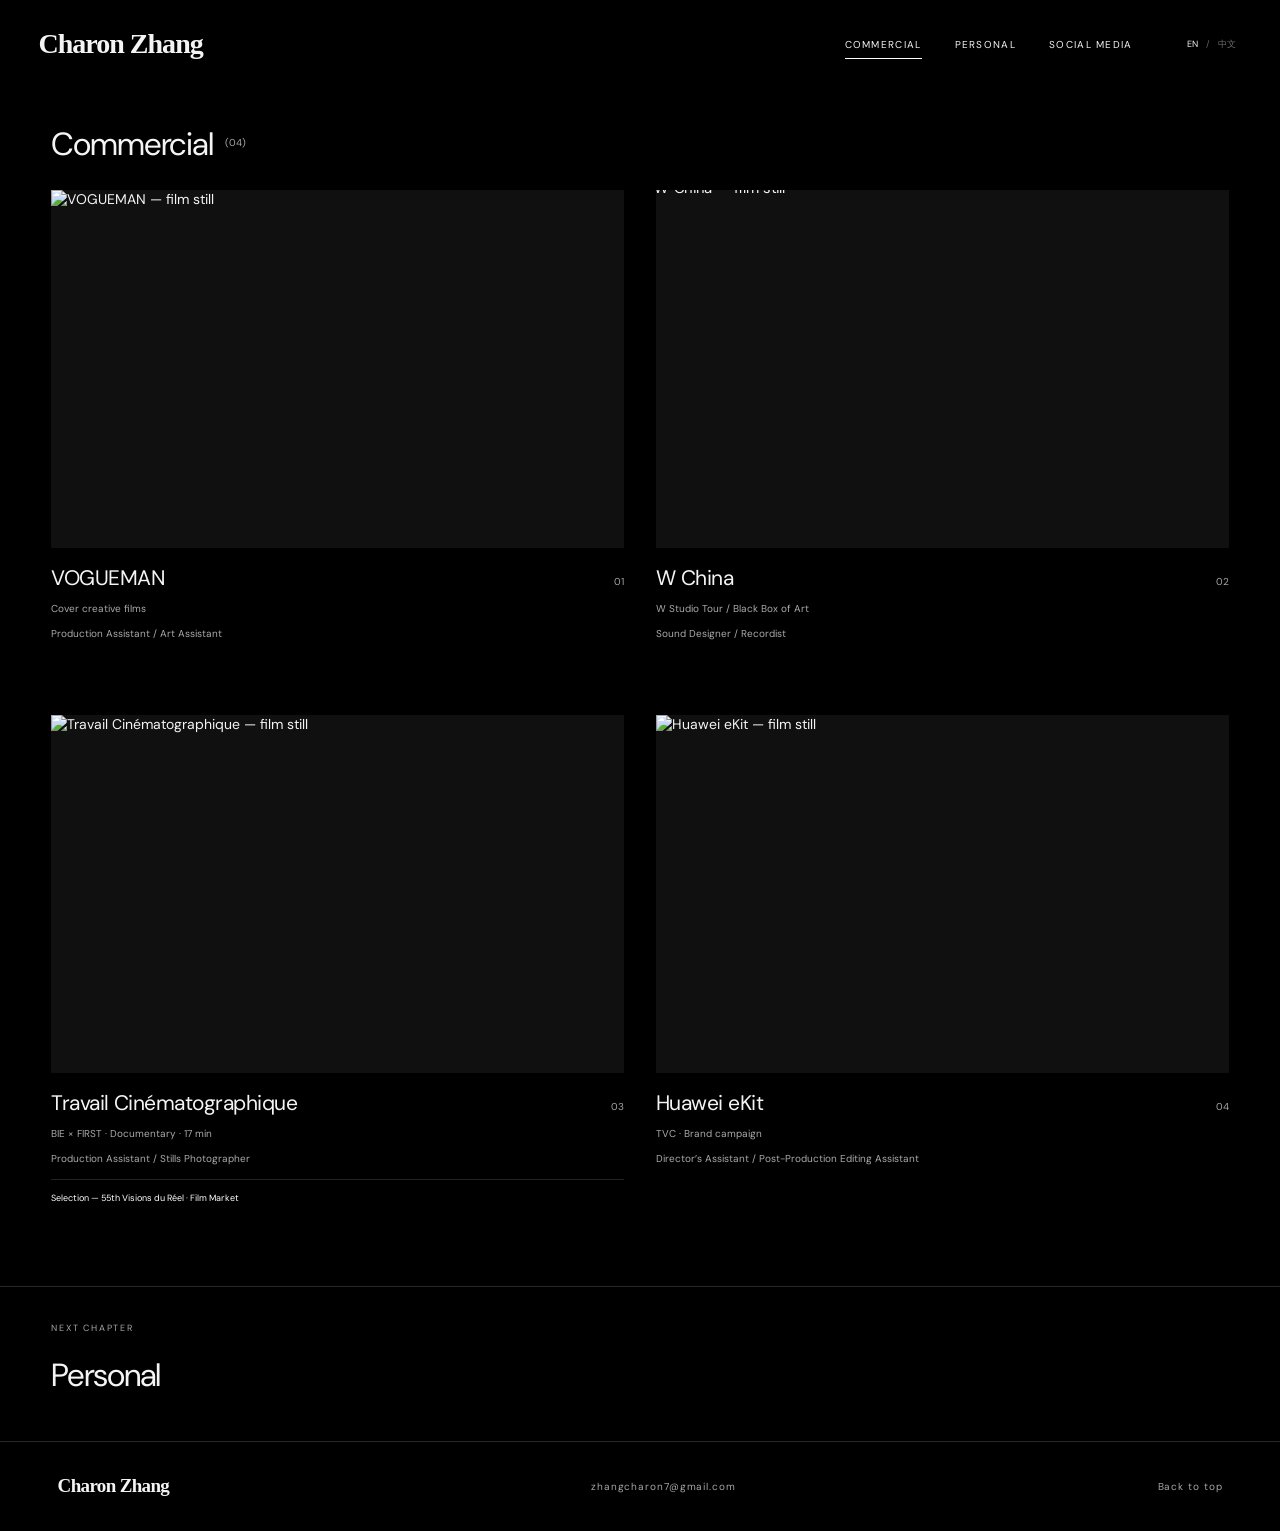
==== commercial.html @ 05eebc5f "Add bilingual portfolio pages and fluid cover" ====
<!doctype html>
<html lang="en"><head><meta charset="utf-8"><meta name="viewport" content="width=device-width,initial-scale=1"><meta name="theme-color" content="#101110"><title>Charon Zhang — Film & Visual Stories</title><meta name="description" content="Charon Zhang. Commercial films, personal cinema and social content. A bilingual portfolio of direction, image and sound."><link rel="icon" href="favicon.svg" type="image/svg+xml"><link rel="stylesheet" href="style.css?v=cover-flow-22"><script src="data.js?v=cover-flow-22" defer></script><script src="app.js?v=cover-flow-22" defer></script></head><body data-page="commercial"><a class="skip" href="#main">Skip to content / 跳至内容</a><header id="header"></header><main id="main"></main><footer id="footer"></footer><dialog id="player"><button class="close" aria-label="Close video / 关闭视频">×</button><div id="video-container"></div></dialog></body></html>
---- style.css ----
@import url('https://fonts.googleapis.com/css2?family=DM+Sans:wght@400;500;600;700&family=Italiana&display=swap');
:root{--bg:#101110;--text:#eeeee5;--muted:#a5a69e;--line:#33352f;--accent:#d4d6b5}*{box-sizing:border-box}html{scroll-behavior:smooth}body{margin:0;background:var(--bg);color:var(--text);font-family:'DM Sans','Helvetica Neue',Arial,'PingFang SC',sans-serif;font-size:14px;-webkit-font-smoothing:antialiased}a{color:inherit;text-decoration:none}button{color:inherit;font:inherit;cursor:pointer}a,button{-webkit-tap-highlight-color:transparent}a:focus-visible,button:focus-visible{outline:2px solid var(--accent);outline-offset:7px}button{border:0;background:none}img{display:block;width:100%}::selection{background:var(--accent);color:var(--bg)}.skip{position:fixed;top:-100px;left:20px;z-index:20;background:#eee;color:#111;padding:15px}.skip:focus{top:12px}#header{height:112px;padding:32px 4.5%;display:flex;align-items:flex-start;justify-content:space-between;border-bottom:1px solid var(--line);gap:30px}.brand{font-size:18px;font-weight:600;letter-spacing:.07em;white-space:nowrap}.brand span{display:block;margin-top:7px;font-size:9px;font-weight:400;letter-spacing:.2em;color:var(--muted)}nav{display:flex;align-items:center;gap:33px}#header nav>a{font-size:12px;padding:8px 0;position:relative}#header nav>a:after{content:'';position:absolute;bottom:0;left:0;width:0;height:1px;background:var(--accent);transition:width .2s}#header nav>a:hover:after,#header nav>a[aria-current]:after{width:100%}#language{display:flex;gap:8px;align-items:center;margin-left:15px;font-size:10px;white-space:nowrap}#language span{opacity:.45}#language .on{opacity:1}#language i{font-style:normal;opacity:.4}#footer{display:flex;justify-content:space-between;align-items:center;padding:34px 4.5%;font-size:10px;letter-spacing:.09em;color:var(--muted);border-top:1px solid var(--line)}#footer>a:first-child{color:var(--text)}.eyebrow{font-size:10px;letter-spacing:.19em;font-weight:500;color:var(--muted)}.home #header{position:absolute;inset:0 0 auto;z-index:2;border:0}.home .brand span{color:#c6c9c0}.home #footer{display:none}.cover{min-height:760px;height:100svh;position:relative;overflow:hidden;display:flex;align-items:center;padding:130px 7% 140px}.cover-img{position:absolute;inset:0;height:100%;object-fit:cover;object-position:center;filter:brightness(.68)}.cover-shade{position:absolute;inset:0;background:linear-gradient(90deg,rgba(4,9,8,.50),rgba(4,9,8,.06) 58%,rgba(4,9,8,.46)),linear-gradient(0deg,rgba(4,9,8,.75),transparent 42%,rgba(4,9,8,.28))}.cover-intro{position:relative;z-index:1;flex:1}.cover .eyebrow{color:#c8cdc2}.cover h1{font-family:'Italiana',Georgia,serif;font-size:clamp(85px,11.8vw,190px);line-height:.9;font-weight:400;letter-spacing:-.045em;margin:37px 0 27px}.cover h1 em{font-weight:400;font-style:normal;padding-left:7vw}.cover-intro p{font-size:12px;color:#ccd0c8;letter-spacing:.02em;margin-top:35px}.chapters{position:relative;z-index:1;display:flex;flex-direction:column;align-items:stretch;gap:0;width:33%;margin-top:110px}.chapters a{border-bottom:1px solid #8d928b60;display:flex;align-items:center;gap:18px;padding:27px 0;font-size:clamp(20px,2.3vw,37px);font-weight:400}.chapters a:first-child{border-top:1px solid #8d928b60}.chapter-num{font-size:10px;color:#bdc3b9;align-self:flex-start;margin-top:6px}.chapters b{margin-left:auto;font-size:25px;font-weight:400;transition:transform .25s}.chapters a:hover b{transform:translate(4px,-4px)}.chapters a:hover{color:var(--accent)}.cover-bottom{position:absolute;bottom:35px;left:4.5%;right:4.5%;display:flex;justify-content:space-between;color:#b6bdb2;font-size:9px;letter-spacing:.14em}.page-intro{padding:75px 6% 52px}.page-intro h1{font-size:clamp(58px,8vw,120px);line-height:1;font-weight:400;letter-spacing:-.07em;margin:29px 0 24px}.project-count{font-size:14px;vertical-align:top;display:inline-block;letter-spacing:0;padding-top:10px;padding-left:20px;color:var(--muted)}.page-intro p{color:var(--muted);font-size:14px}.project-grid{padding:0 6% 100px;display:grid;grid-template-columns:1fr 1fr;column-gap:4%;row-gap:72px}.image-link{display:block;position:relative;aspect-ratio:1.7;overflow:hidden;background:#1a1c19}.image-link img{height:100%;object-fit:cover;transition:transform .6s,filter .6s}.image-link:hover img{transform:scale(1.035);filter:brightness(.83)}.image-arrow{position:absolute;right:17px;bottom:17px;border:1px solid #fff8;width:35px;height:35px;border-radius:50%;display:grid;place-items:center;background:#0005}.card-top{display:flex;justify-content:space-between;align-items:baseline;gap:15px;margin-top:20px}.card-top h2{margin:0;font-size:24px;font-weight:400;letter-spacing:-.025em}.index{font-size:10px;color:var(--muted)}.card-type{font-size:11px;color:var(--muted);margin-top:10px}.role{font-size:12px;margin:12px 0;line-height:1.7}.card-selection{border-top:1px solid var(--line);padding-top:12px;margin-top:18px;font-size:10px;line-height:1.8;color:var(--accent)}.card-selection span{display:block}.portrait-card .image-link img{object-position:center 42%}.filters{display:flex;gap:25px;padding:0 6% 35px}.filters button{font-size:11px;padding:8px 0;color:var(--muted);border-bottom:1px solid transparent}.filters button[aria-pressed=true]{border-color:var(--accent);color:var(--text)}.next-chapter{display:grid;grid-template-columns:1fr auto;gap:20px;padding:48px 6% 60px;border-top:1px solid var(--line)}.next-chapter span{font-size:10px;letter-spacing:.2em;grid-column:1/-1;color:var(--muted)}.next-chapter strong{font-weight:400;font-size:clamp(34px,5vw,72px);letter-spacing:-.04em}.next-chapter b{font-weight:400;font-size:48px}.social .project-grid{gap:8%}.social .image-link{aspect-ratio:4/5}.social .image-link img{object-fit:contain;background:#1a1c19}.detail-top{display:flex;justify-content:space-between;padding:35px 6% 0;font-size:10px;letter-spacing:.05em;color:var(--muted);gap:20px}.film-header{padding:48px 6% 35px}.film-header h1{font-size:clamp(40px,6.5vw,94px);line-height:1.05;letter-spacing:-.055em;font-weight:400;margin:0 0 22px}.film-header p{font-size:12px;color:var(--muted)}.film-image{margin:0 6%;height:min(65vw,690px);background:#191b18}.film-image img{height:100%;object-fit:cover}.film-image.contain img,.film-image.social-image img{object-fit:contain}.film-info{display:grid;grid-template-columns:1.3fr 1fr;gap:13%;padding:65px 9% 35px}.synopsis{font-size:21px;line-height:1.65;font-weight:400;margin-top:22px}.credits p{font-size:13px;line-height:1.8;margin:15px 0 26px}.selections{list-style:none;padding:0;margin:14px 0}.selections li{padding:9px 0;color:var(--accent);font-size:12px;line-height:1.75}.watch{padding:10px 9% 65px}.watch-links{display:flex;gap:15px;flex-wrap:wrap;margin:22px 0}.watch-item{display:flex;align-items:center;gap:18px;flex-wrap:wrap}.watch-item a,.watch-button{padding:14px 18px;border:1px solid #55594c;font-size:12px;transition:background .2s}.watch-item a:hover,.watch-button:hover{background:#30332a}.watch-button{background:var(--accent);color:#101110}.watch-button:hover{color:var(--text)}.platform-note,.unavailable{color:var(--muted);font-size:11px;line-height:1.8}.unavailable{margin-top:22px}.stills{padding:0 6% 70px}.stills>.eyebrow{margin-bottom:25px}.stills-grid{display:grid;grid-template-columns:1fr 1fr;gap:28px}.stills figure{margin:0}.stills img{aspect-ratio:16/10;object-fit:contain;background:#181a17}.stills figcaption{margin-top:10px;font-size:9px;color:var(--muted)}.stills-grid.vertical{grid-template-columns:repeat(4,1fr)}.stills-grid.vertical img{aspect-ratio:2/3;object-fit:contain}.detail .next-chapter{margin-top:20px}dialog{background:#111;color:#eee;border:1px solid #444;padding:50px 20px 20px;width:min(1080px,94vw);max-width:94vw}dialog::backdrop{background:#000d}.close{position:absolute;right:15px;top:7px;font-size:30px}.close:hover{color:var(--accent)}iframe{width:100%;aspect-ratio:16/9;border:0}#video-container>a{display:block;font-size:12px;margin-top:15px;text-align:center}html[lang=zh-CN] .page-intro h1{letter-spacing:-.03em}html[lang=zh-CN] .synopsis{font-size:19px;line-height:1.9}html[lang=zh-CN] .chapters a{letter-spacing:.04em}@media(min-width:1600px){.cover{padding-left:10%;padding-right:10%}.project-grid{padding-left:10%;padding-right:10%}.page-intro{padding-left:10%}}@media(max-width:800px){#header{height:auto;min-height:100px;padding:24px 5%;gap:20px;align-items:flex-start}.brand{font-size:14px}.brand span{font-size:7px}nav{gap:15px}#header nav>a{font-size:10px}#language{margin-left:0;font-size:9px;gap:4px}.cover{padding:145px 7% 100px;min-height:740px;flex-direction:column;align-items:stretch;justify-content:center}.cover-intro{flex:0}.cover h1{font-size:110px;margin:25px 0}.cover h1 em{padding-left:12vw}.cover-intro p{font-size:11px;margin-top:25px}.chapters{width:100%;margin-top:40px}.chapters a{padding:18px 0;font-size:26px}.chapter-num{margin-top:4px}.cover-bottom{font-size:8px;gap:30px;bottom:24px}.cover-bottom span:last-child{text-align:right}.page-intro{padding-top:50px}.page-intro h1{font-size:64px}.project-grid{gap:45px 25px}.card-top h2{font-size:21px}.film-info{gap:7%;padding-left:6%;padding-right:6%}.synopsis{font-size:18px}.watch{padding-left:6%;padding-right:6%}.stills-grid.vertical{grid-template-columns:repeat(3,1fr)}#footer{gap:20px;font-size:8px}}@media(max-width:560px){#header{flex-wrap:wrap;gap:19px;padding:22px 6%}.brand{width:100%;display:flex;justify-content:space-between;align-items:center}.brand span{margin:0;font-size:7px}#header nav{width:100%;justify-content:space-between;gap:10px}#header nav>a{font-size:11px}.cover{min-height:850px;padding-top:175px}.cover h1{font-size:100px}.cover .eyebrow{font-size:8px}.cover-intro p{max-width:240px;line-height:1.8}.cover-bottom{line-height:1.8}.project-grid{grid-template-columns:1fr;row-gap:42px;padding-bottom:65px}.page-intro{padding-top:45px;padding-bottom:32px}.page-intro h1{font-size:52px;letter-spacing:-.065em}.project-count{font-size:10px;padding-left:12px}.page-intro p{font-size:12px}.image-link{aspect-ratio:1.65}.card-top h2{font-size:25px}.social .image-link{aspect-ratio:1}.filters{gap:25px}.detail-top{font-size:9px;padding-top:27px}.detail-top span{text-align:right;max-width:65%}.film-header{padding-top:36px}.film-header h1{font-size:44px}.film-image{height:65vw}.film-image.contain,.film-image.social-image{height:100vw}.film-info{grid-template-columns:1fr;gap:25px;padding-top:36px}.synopsis{font-size:18px}.credits{border-top:1px solid var(--line);padding-top:27px}.credits p{font-size:12px}.stills-grid{grid-template-columns:1fr;gap:25px}.stills-grid.vertical{grid-template-columns:repeat(2,1fr);gap:15px}.watch-links{flex-direction:column;align-items:flex-start;gap:12px}.next-chapter{padding-top:34px;padding-bottom:40px}.next-chapter b{font-size:32px}#footer{flex-wrap:wrap;line-height:1.6}#footer span{display:none}}@media(prefers-reduced-motion:reduce){html{scroll-behavior:auto}*,*:before,*:after{transition:none!important;animation:none!important}}

/* An independent typographic cover, without a film still. */
.cover{background:#1b211e;min-height:680px}.cover-art{position:absolute;inset:0;overflow:hidden;background:radial-gradient(ellipse at 70% 30%,#38413955,transparent 60%),linear-gradient(145deg,#1c2420,#141915 70%)}.cover-art:before{content:'';position:absolute;top:19%;bottom:18%;left:62%;width:1px;background:#adb9aa20}.cover-art:after{content:'';position:absolute;top:19%;left:4.5%;right:4.5%;height:1px;background:#adb9aa20}.cover-art span{position:absolute;bottom:-.27em;left:34%;font-family:Georgia,serif;font-size:58vw;line-height:1;color:#a3b3a006;letter-spacing:-.13em;user-select:none}.cover-shade{background:linear-gradient(0deg,#080d0933,transparent 40%)}.chapters a:hover{background:#d4d6b506}.cover h1{color:#f1efdf}.cover-intro p{color:#bec6ba}@media(max-width:560px){.cover{min-height:850px}.cover-art:before{left:94%;top:17%;bottom:10%}.cover-art:after{top:17%}.cover-art span{bottom:18%;left:30%;font-size:100vw}}
/* Pure-black, film-first direction following the supplied reference. */
:root{--bg:#000;--text:#f4f4f4;--muted:#a6a6a6;--line:#282828;--accent:#fff}.cover{background:#000}.cover-art,.cover-shade{display:none}.cover{padding:150px 7% 125px;align-items:flex-end}.cover-intro{margin-bottom:25px}.cover h1{font-family:'DM Sans','Helvetica Neue',Arial,sans-serif;font-size:clamp(72px,9vw,136px);font-weight:500;line-height:.91;letter-spacing:-.075em;margin:27px 0;color:#fff}.cover h1 em{padding-left:0}.cover .eyebrow{color:#a6a6a6;font-size:9px}.cover-intro p{color:#aaa;font-size:11px;margin-top:28px}.chapters{align-self:flex-start;margin-top:0;width:29%;gap:8px}.chapters a,.chapters a:first-child{border:0;padding:9px 0;font-size:18px}.chapters a:hover{background:none}.chapter-num{color:#777;font-size:9px;margin-top:4px}.chapters b{font-size:19px}.cover-bottom{color:#999}.home .brand span{color:#999}.image-link,.social .image-link img,.film-image,.stills img{background:#101010}.watch-item a:hover,.watch-button:hover{background:#242424}.watch-button:hover{color:#fff}.watch-item a,.watch-button{border-color:#666}@media(max-width:800px){.cover{align-items:stretch;justify-content:flex-end}.cover-intro{margin-bottom:45px}.cover h1{font-size:100px}.chapters{width:100%;margin-top:0;align-self:stretch;gap:4px}.chapters a{font-size:21px;padding:13px 0}}@media(max-width:560px){.cover{min-height:760px;padding:160px 7% 105px}.cover h1{font-size:88px}.cover h1 em{padding-left:0}.cover-intro{margin-bottom:38px}.cover-intro p{margin-top:22px}.chapters a{font-size:20px}.cover-bottom{font-size:7px}}
.brand-index{display:flex;gap:34px;margin:0 6% 55px;padding-bottom:24px;border-bottom:1px solid #333;font-size:12px}.brand-sections{padding:0 6%}.brand-section{display:grid;grid-template-columns:30% 1fr;gap:12%;padding:10px 0 75px;margin-bottom:65px;border-bottom:1px solid #282828;scroll-margin-top:30px}.brand-summary h2{font-size:43px;font-weight:400;letter-spacing:-.04em;margin:20px 0}.brand-summary .role{font-size:11px;color:#aaa}.brand-poster{display:block;margin:27px 0 20px;max-width:230px}.brand-poster img{aspect-ratio:3/4;object-fit:contain;background:#0b0b0b}.brand-details{font-size:11px}.video-groups{padding:0}.video-group{margin-bottom:37px}.video-group h3{font-size:11px;font-weight:400;text-transform:uppercase;letter-spacing:.12em;color:#999;margin:0 0 17px}.video-row{display:flex;align-items:center;gap:20px;border-top:1px solid #333;padding:24px 0;transition:color .2s}.video-row:last-child{border-bottom:1px solid #333}.video-row:hover{color:#aaa}.video-number{font-size:10px;color:#777}.video-name{font-size:18px;line-height:1.4;flex:1}.video-name small{font-size:9px;color:#777;display:block;margin-top:7px;letter-spacing:.04em}.duration{color:#999;font-size:11px}.play-icon{font-size:21px}.brand-films{padding-top:30px}.detail>.video-groups,.detail #main>.video-groups{padding:0 9% 50px}@media(max-width:800px){.brand-section{grid-template-columns:32% 1fr;gap:7%}.brand-summary h2{font-size:30px}.video-name{font-size:16px}}@media(max-width:560px){.brand-index{gap:27px;font-size:11px;margin-bottom:36px}.brand-section{grid-template-columns:1fr;gap:30px;margin-bottom:38px;padding-bottom:38px}.brand-summary{display:grid;grid-template-columns:1fr 92px;column-gap:20px}.brand-summary .eyebrow,.brand-summary h2,.brand-summary .role,.brand-summary .brand-details{grid-column:1}.brand-summary h2{margin:15px 0 7px;font-size:34px}.brand-summary .role{margin-bottom:17px}.brand-poster{grid-column:2;grid-row:1/5;margin:0;align-self:center}.brand-poster img{aspect-ratio:3/4}.brand-films{padding-top:0}.video-row{padding:20px 0;gap:13px}.video-name{font-size:16px}.video-group{margin-bottom:28px}.detail #main>.video-groups{padding-left:6%;padding-right:6%}}

/* Crop the thin white source edge from W China in both presentations. */
.portrait-card .image-link img{transform:scale(1.065);object-position:50% 42%}.portrait-card .image-link:hover img{transform:scale(1.085)}.film-image.w-china-crop{width:min(75%,600px);height:auto;aspect-ratio:918/1211;overflow:hidden;margin:0 auto}.film-image.w-china-crop img{height:100%;object-fit:cover;transform:scale(1.065)}@media(max-width:560px){.film-image.w-china-crop{width:88%;height:auto}}

.brand-poster.brand-logo{width:200px;height:90px;max-width:100%;margin:30px 0;display:flex;align-items:center}.brand-logo img{width:100%;height:100%;aspect-ratio:auto;object-fit:contain;object-position:left center;background:none}.brand-logo img[src$="coca-cola-logo.svg"]{filter:brightness(0) invert(1)}#brand-kpro .brand-logo{width:160px;height:82px}@media(max-width:560px){.brand-poster.brand-logo{width:92px;height:60px;margin:0}#brand-kpro .brand-logo{width:86px;height:55px}}

/* Use the brand mark itself as the heading, once per brand. */
.brand-summary .brand-logo-heading{margin:28px 0 22px}.brand-logo-heading .brand-logo{display:block;width:200px;max-width:100%;height:90px}.brand-logo-heading img{width:100%;height:100%;object-fit:contain;object-position:left center}#brand-kpro .brand-logo-heading .brand-logo{width:160px;height:82px}.brand-summary .brand-details{display:inline-block;margin-top:24px}@media(max-width:560px){.brand-summary{display:block}.brand-summary .brand-logo-heading{margin:22px 0 16px}.brand-summary .brand-details{margin-top:6px}}

/* Quiet brand navigation and direct, framed video playback. */
.social .brand-index a:hover,.social .brand-details:hover{text-decoration:underline;text-underline-offset:5px}
.social .brand-section{grid-template-columns:23% 1fr;gap:8%}.social .brand-films{padding-top:0}.social .brand-summary{align-self:start}
.social-video-grid{display:grid;grid-template-columns:repeat(2,minmax(0,1fr));gap:30px 24px}.social-video{margin:0;min-width:0}.social-video video{display:block;width:100%;height:320px;object-fit:contain;background:#080808}.social-video figcaption{display:flex;justify-content:space-between;gap:12px;padding-top:13px;font-size:12px;line-height:1.5}.social-video figcaption small{color:#888;font-size:10px;white-space:nowrap}.social-external{display:flex;flex-direction:column;gap:10px;padding:18px 0;border-top:1px solid #282828;font-size:13px}.social-external small{color:#999;font-size:10px}.video-group{margin-bottom:46px}.watch-item:has(.inline-film){display:block;width:100%;max-width:900px}.inline-film{display:block;margin-bottom:18px}.watch-item:has(.inline-film)>a{display:inline-block}.cover-bottom #cover-caption{text-transform:none;letter-spacing:.04em}
@media(max-width:800px){.social .brand-section{grid-template-columns:1fr;gap:30px}.social-video video{height:330px}.social .brand-summary{position:static}.social-video-grid{gap:26px 18px}}
@media(max-width:560px){.social-video-grid{grid-template-columns:1fr}.social-video video{height:auto;max-height:480px;aspect-ratio:4/5}.social .brand-index{gap:26px}.social-video figcaption{font-size:12px}}

.video-recognition{font-size:11px;margin:16px 0 8px;color:#eee}.video-metrics{list-style:none;display:flex;flex-wrap:wrap;gap:7px 16px;margin:12px 0 0;padding:0;font-size:11px;line-height:1.6;color:#ccc}.metrics-source{font-size:9px;color:#777;margin:9px 0 0}.brand-performance{margin-top:28px}.brand-performance>p:first-child{font-size:10px;color:#999;line-height:1.6}.brand-performance .video-metrics{display:block}.brand-performance li{margin:7px 0}

/* Brand-first disclosure: no previews until a brand is selected. */
.brand-accordions{margin:0 6% 80px}.brand-accordion{border-top:1px solid #282828;scroll-margin-top:24px}.brand-accordion:last-child{border-bottom:1px solid #282828}.brand-accordion>summary{list-style:none;display:flex;align-items:center;gap:40px;padding:32px 0;cursor:pointer}.brand-accordion>summary::-webkit-details-marker{display:none}.brand-accordion>summary::marker{content:''}.brand-accordion>summary:focus-visible{outline:1px solid #fff;outline-offset:6px}.brand-accordion summary h2{font-size:42px;font-weight:400;margin:0;letter-spacing:-.04em}.brand-accordion summary .brand-logo{display:block;width:190px;height:75px}.brand-accordion summary .brand-logo img{height:100%;object-fit:contain;object-position:left center}#brand-kpro summary .brand-logo{width:155px}.brand-toggle-label{margin-left:auto;font-size:11px;color:#999}.when-open{display:none}.brand-accordion[open] .when-open{display:inline}.brand-accordion[open] .when-closed{display:none}.brand-content{display:grid;grid-template-columns:23% 1fr;gap:8%;padding:20px 0 45px}.brand-accordion:not([open])>.brand-content{display:none}.brand-accordion summary:hover .brand-toggle-label{color:#fff}@media(max-width:800px){.brand-content{grid-template-columns:1fr;gap:30px}.brand-accordion>summary{gap:25px}}@media(max-width:560px){.brand-accordion summary .brand-logo{width:150px;height:62px}#brand-kpro summary .brand-logo{width:130px}.brand-accordion summary h2{font-size:36px}.brand-accordion>summary{gap:20px;padding:25px 0}.brand-toggle-label{font-size:10px}.brand-accordions{margin-bottom:55px}}

.card-play{padding:8px 0;border-bottom:1px solid #777;margin-top:4px;font-size:11px}.card-play:hover{border-color:#fff}.image-arrow{display:none}

.personal-detail .watch{padding:26px 6% 15px}.personal-detail .watch-links{display:block;margin:14px 0}.personal-detail .watch-item:has(.inline-film){max-width:1100px;margin:0 auto}.personal-detail .film-header{padding-top:25px}.personal-detail .film-info{padding-top:18px}.personal-detail .inline-film{max-height:72svh}.personal-detail .watch>.eyebrow{max-width:1100px;margin:auto}

/* Four full-height chapters, using native touch and wheel scroll snapping. */
body.home{overflow:hidden}.home #header{position:fixed;background:linear-gradient(#000 68%,transparent);height:112px;z-index:5}.home #main{height:100svh;overflow-y:auto;overflow-x:hidden;scroll-snap-type:y mandatory;scroll-behavior:smooth;overscroll-behavior-y:contain}.home #main:focus{outline:none}.home .home-panel{min-height:100svh;scroll-snap-align:start;scroll-snap-stop:always;box-sizing:border-box}.home .cover{height:100svh;min-height:100svh}.chapter-panel{padding:150px 7% 70px;display:grid;grid-template-columns:1fr 1.2fr;gap:7%;align-items:center;border-top:1px solid #222}.chapter-heading h2{font-size:clamp(44px,6.3vw,100px);font-weight:400;line-height:1.02;letter-spacing:-.06em;margin:28px 0}.chapter-heading p{color:#aaa;font-size:12px;line-height:1.8}.chapter-enter{display:inline-block;font-size:12px;margin-top:27px;padding:12px 0;border-bottom:1px solid #777}.chapter-visual{display:block;min-width:0}.chapter-visual img{width:100%;height:55svh;max-height:600px;object-fit:cover}.chapter-brands{display:flex;flex-direction:column;align-items:center;gap:50px;padding:30px}.chapter-brands img{object-fit:contain;width:190px;height:90px}.chapter-brands img:first-child{filter:brightness(0) invert(1)}.chapter-brands span{font-size:55px;font-weight:400;letter-spacing:-.04em}.home .cover-bottom{gap:20px}.home .cover-bottom a{overflow-wrap:anywhere}@media(max-width:800px){.chapter-panel{grid-template-columns:1fr;padding:140px 7% 55px;gap:30px;align-content:center}.chapter-heading h2{font-size:60px;margin:16px 0}.chapter-heading p{margin:10px 0}.chapter-enter{margin-top:6px}.chapter-visual img{height:32svh}.chapter-brands{flex-direction:row;gap:25px;padding:20px 0;justify-content:space-between}.chapter-brands img{width:30%;height:65px}.chapter-brands span{font-size:40px}.home .cover{justify-content:center}.home .chapters{margin-top:0}}@media(max-width:560px){.home #header{height:128px}.home .cover{padding:155px 7% 100px;justify-content:center}.home .cover h1{font-size:clamp(65px,20vw,88px)}.home .cover-intro{margin-bottom:24px}.home .chapters a{padding:10px 0;font-size:20px}.home .cover-bottom{bottom:22px;align-items:flex-end}.home .cover-bottom span{max-width:42%;font-size:8px}.home .cover-bottom a{max-width:55%;text-align:right;font-size:9px}.chapter-panel{padding:145px 7% 38px;gap:25px}.chapter-heading h2{font-size:clamp(42px,12vw,60px)}.chapter-visual img{height:29svh}.chapter-brands{gap:18px}.chapter-brands span{font-size:34px}}@media(max-height:650px){.home #main{scroll-snap-type:y proximity}.home .cover{min-height:650px}.chapter-panel{min-height:650px}}@media(prefers-reduced-motion:reduce){.home #main{scroll-behavior:auto}}

img[src$="huawei-logo.png"]{filter:brightness(0) invert(1)}

/* Cinematic portfolio: image-led cover, quiet navigation and compact credits. */
.visually-hidden{position:absolute;width:1px;height:1px;overflow:hidden;clip-path:inset(50%);white-space:nowrap}
#header{height:88px;padding:25px 3%;align-items:center;border:0}.brand{font-size:14px;letter-spacing:.08em}.brand span{display:none}#header nav>a{text-transform:uppercase;font-size:10px;letter-spacing:.13em}#language{font-size:9px}
.home #header{height:88px;background:linear-gradient(#0005,transparent);align-items:center}.home .cover{padding:0;min-height:100svh;height:100svh;display:block;background:#000}.cover-background{position:absolute;inset:0;width:100%;height:100%;object-fit:cover;object-position:50% 50%}.cover-overlay{position:absolute;inset:0;background:linear-gradient(90deg,#0001 30%,#0004),linear-gradient(0deg,#0005,transparent 30%)}.home .chapters{position:absolute;right:3%;top:20%;width:auto;display:flex;flex-direction:column;align-items:flex-end;gap:12px;margin:0}.home .chapters a{font-size:15px;font-weight:500;text-transform:uppercase;letter-spacing:.025em;line-height:1.5;padding:0;border:0}.home .chapters a:hover{opacity:.6}.home .cover-bottom{left:3%;right:3%;bottom:32px;align-items:center;font-size:9px;letter-spacing:.12em;color:#eee}.home .cover-bottom a{max-width:none;text-align:initial}
.home .chapter-panel{position:relative;display:flex;align-items:flex-end;min-height:100svh;height:100svh;padding:0 4% 7%;border:0;overflow:hidden}.cinematic-panel .chapter-visual{position:absolute;inset:0}.cinematic-panel .chapter-visual:after{content:'';position:absolute;inset:0;background:linear-gradient(0deg,#000b,transparent 65%)}.cinematic-panel .chapter-visual img{width:100%;height:100%;max-height:none;object-fit:cover}.chapter-heading{position:relative;z-index:1;pointer-events:none}.chapter-heading a{pointer-events:auto}.home .chapter-heading h2{font-size:clamp(42px,6vw,80px);letter-spacing:-.045em;margin:16px 0;line-height:1.06}.home .chapter-heading .eyebrow{color:#ccc;font-size:9px}.home .chapter-enter{font-size:10px;text-transform:uppercase;letter-spacing:.14em;padding:8px 0;margin-top:8px;border-bottom:1px solid #ffffff60}.home .social-panel{align-items:center;justify-content:space-between;padding:100px 8% 60px;background:#000}.social-panel .chapter-brands{display:flex;flex-direction:column;gap:45px;width:35%;padding:0}.chapter-brands a{display:flex;justify-content:center;width:100%;padding:15px}.chapter-brands img{width:190px;height:75px;object-fit:contain}.chapter-brands img[src$="coca-cola-logo.svg"]{filter:brightness(0) invert(1)}
.listing .page-intro{padding:40px 4% 30px;display:flex;align-items:baseline;gap:20px}.listing .page-intro>.eyebrow,.listing .page-intro>p{display:none}.listing .page-intro h1{font-size:32px;margin:0;letter-spacing:-.035em}.listing .project-count{font-size:10px;vertical-align:top;padding-left:12px}.listing .filters{padding:0 4% 28px;gap:24px}.listing .project-grid{padding:0 4% 80px;gap:65px 32px}.listing .image-link{aspect-ratio:16/10}.listing .card-top{margin-top:16px}.listing .card-top h2{font-size:21px}.listing .card-type,.listing .role{font-size:10px;color:#aaa;line-height:1.7;margin:8px 0}.listing .card-selection{font-size:9px;margin-top:12px;padding-top:10px;border-color:#222}.listing .card-play{font-size:10px}.next-chapter{padding:35px 4% 45px}.next-chapter strong{font-size:32px}.next-chapter span{font-size:9px}.social .brand-accordions{margin:0 4% 65px}.social .brand-accordion>summary{padding:22px 0}.social .brand-accordion summary .brand-logo{width:170px;height:65px}.social #brand-kpro summary .brand-logo{width:140px}.social .brand-content{gap:6%;padding-top:16px}.social .brand-films{padding-top:0}.social .video-group h3{font-size:10px}.film-header h1{font-size:clamp(34px,5vw,68px)}
@media(max-width:600px){#header,.home #header{height:110px;min-height:0;padding:22px 6%;display:flex;flex-wrap:wrap;gap:14px;align-content:flex-start}.brand{font-size:12px;width:100%}#header nav{width:100%;gap:12px;justify-content:space-between}#header nav>a{font-size:8px;letter-spacing:.07em}#language{font-size:8px;gap:4px}.home .cover-background{object-position:52% center}.home .chapters{top:25%;right:6%;gap:15px}.home .chapters a{font-size:14px}.home .cover-bottom{left:6%;right:6%;bottom:26px;font-size:8px}.home .chapter-panel{padding:0 6% 12%;min-height:100svh}.home .chapter-heading h2{font-size:46px}.home .social-panel{padding:140px 6% 55px;flex-direction:column;justify-content:center;align-items:flex-start;gap:40px}.social-panel .chapter-brands{width:100%;flex-direction:row;gap:18px}.chapter-brands a{padding:0;width:33%}.chapter-brands img{width:100%;height:55px}.listing .page-intro{padding:25px 6% 24px}.listing .page-intro h1{font-size:28px}.listing .filters{padding:0 6% 24px;gap:20px}.listing .project-grid{padding:0 6% 60px;row-gap:42px;grid-template-columns:1fr}.listing .card-top h2{font-size:21px}.social .brand-accordions{margin:0 6% 50px}.social .brand-accordion>summary{gap:20px;padding:21px 0}.social .brand-accordion summary .brand-logo{width:145px;height:60px}.social #brand-kpro summary .brand-logo{width:120px}.social .brand-content{grid-template-columns:1fr}.next-chapter strong{font-size:28px}}
.home #header nav>a{display:none}.home #header .brand{width:auto}.home #header nav{width:auto;margin-left:auto}.home #header{flex-wrap:nowrap}.home .cover-bottom{display:flex;justify-content:space-between}

/* Blue paper-plane chapter: responsive framing and readable overlay. */
#chapter-commercial .chapter-visual img{object-position:50% 47%}
#chapter-commercial .chapter-visual:after{background:linear-gradient(0deg,rgba(0,12,23,.78),rgba(0,12,23,.16) 45%,rgba(0,12,23,.1))}
@media(max-width:600px){#chapter-commercial .chapter-visual img{object-position:53% center}#chapter-commercial .chapter-heading{max-width:100%}#chapter-commercial .chapter-heading h2{font-size:clamp(34px,11.8vw,46px)}}
#chapter-commercial .chapter-visual img{transform:scale(1.045)}
.home #header{background:linear-gradient(rgba(0,0,0,.52),transparent)}

#chapter-commercial .chapter-visual img{transform:none;object-position:50% center}#chapter-commercial .chapter-visual:after{background:linear-gradient(0deg,rgba(0,12,23,.5),transparent 45%)}@media(max-width:600px){#chapter-commercial .chapter-visual img{object-position:52% center}}

/* Personal wordmark, matching the supplied bold Georgia reference. */
#header .brand,#footer>a:first-child{font-family:Georgia,'Times New Roman',serif;font-weight:700;font-style:normal;text-transform:none;letter-spacing:-.035em;line-height:1.1}
#header .brand{font-size:28px}#footer>a:first-child{font-size:19px}
@media(max-width:600px){#header .brand{font-size:24px}#footer>a:first-child{font-size:18px}}

/* Fixed composition with local liquid refraction. */
.home .cover-background{transform:none;animation:none;transition:none}
.cover-flow{position:absolute;inset:0;width:100%;height:100%;pointer-events:none;opacity:0;transition:opacity 1s}
.cover-flow.ready{opacity:1}
@media(prefers-reduced-motion:reduce){.cover-flow{display:none}}
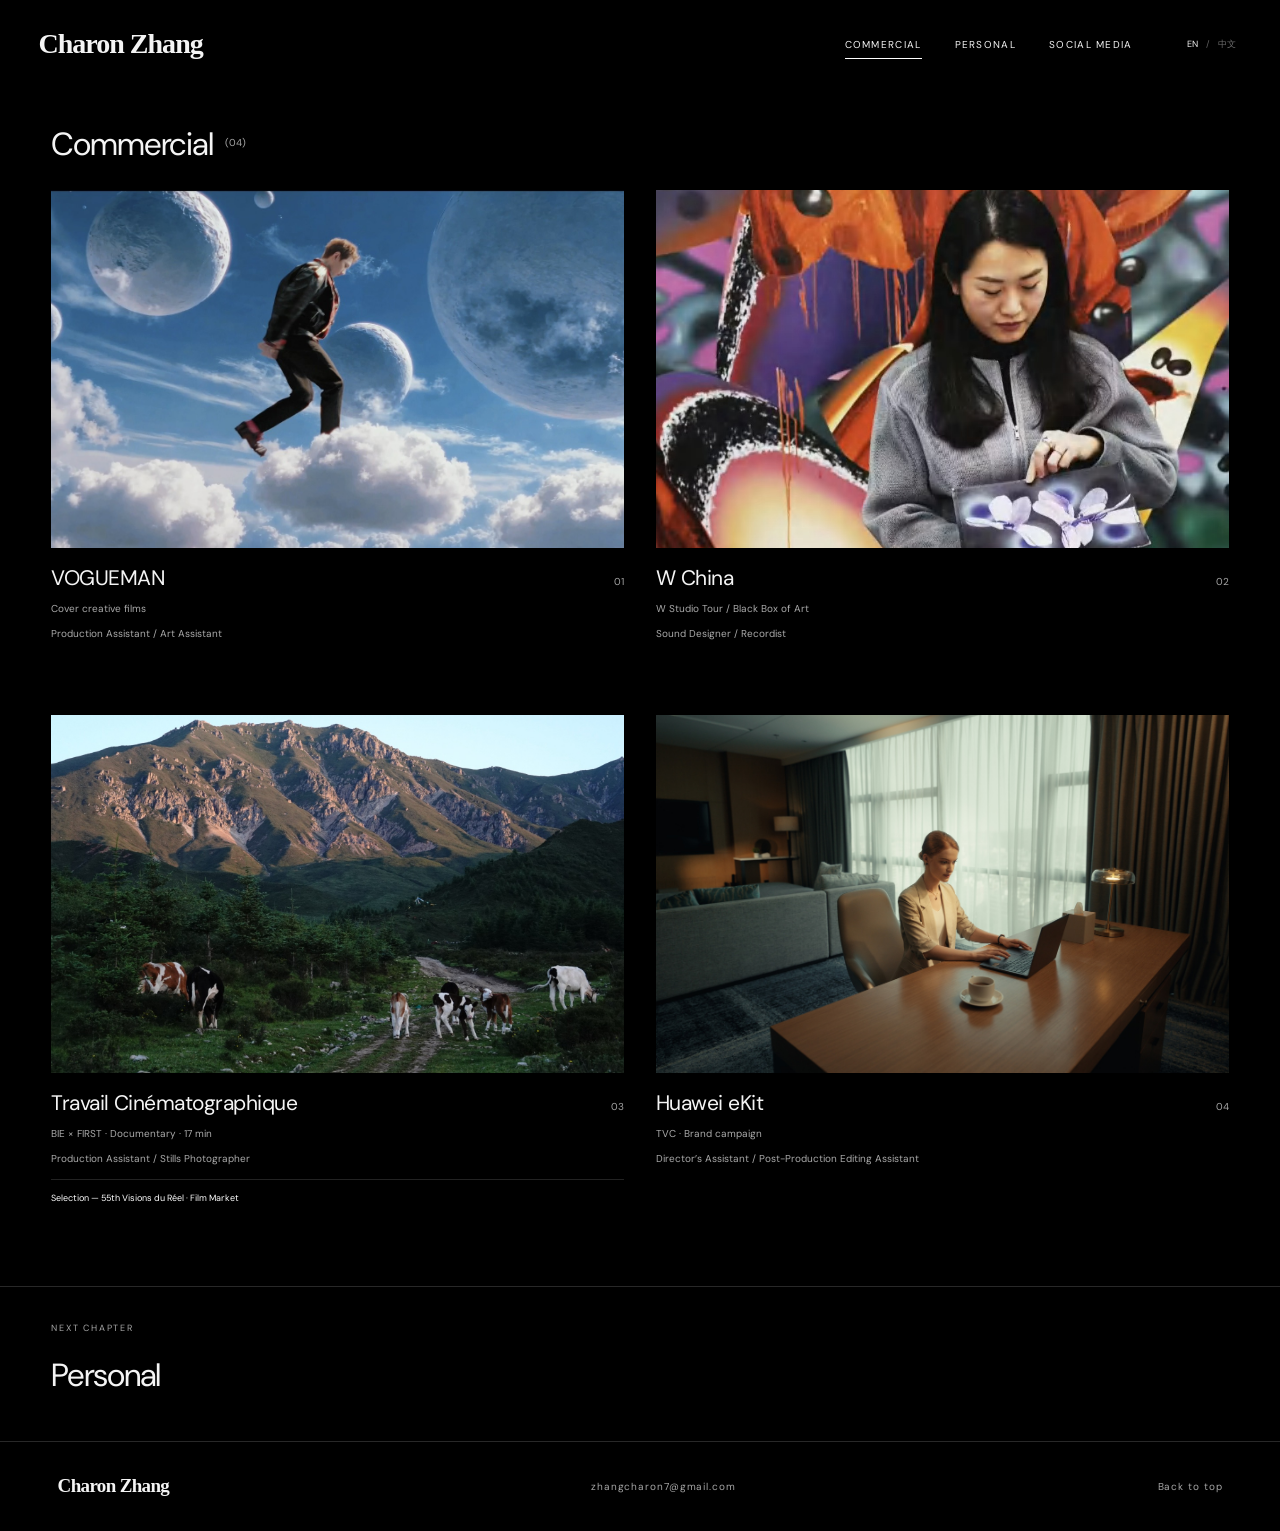
==== commit 60941b82: "Add subtle project hover and smooth brand accordions" ====
--- a/commercial.html
+++ b/commercial.html
@@ -1,2 +1,2 @@
 <!doctype html>
-<html lang="en"><head><meta charset="utf-8"><meta name="viewport" content="width=device-width,initial-scale=1"><meta name="theme-color" content="#101110"><title>Charon Zhang — Film & Visual Stories</title><meta name="description" content="Charon Zhang. Commercial films, personal cinema and social content. A bilingual portfolio of direction, image and sound."><link rel="icon" href="favicon.svg" type="image/svg+xml"><link rel="stylesheet" href="style.css?v=cover-flow-22"><script src="data.js?v=cover-flow-22" defer></script><script src="app.js?v=cover-flow-22" defer></script></head><body data-page="commercial"><a class="skip" href="#main">Skip to content / 跳至内容</a><header id="header"></header><main id="main"></main><footer id="footer"></footer><dialog id="player"><button class="close" aria-label="Close video / 关闭视频">×</button><div id="video-container"></div></dialog></body></html>+<html lang="en"><head><meta charset="utf-8"><meta name="viewport" content="width=device-width,initial-scale=1"><meta name="theme-color" content="#101110"><title>Charon Zhang — Film & Visual Stories</title><meta name="description" content="Charon Zhang. Commercial films, personal cinema and social content. A bilingual portfolio of direction, image and sound."><link rel="icon" href="favicon.svg" type="image/svg+xml"><link rel="stylesheet" href="style.css?v=project-motion-23"><script src="data.js?v=project-motion-23" defer></script><script src="app.js?v=project-motion-23" defer></script></head><body data-page="commercial"><a class="skip" href="#main">Skip to content / 跳至内容</a><header id="header"></header><main id="main"></main><footer id="footer"></footer><dialog id="player"><button class="close" aria-label="Close video / 关闭视频">×</button><div id="video-container"></div></dialog></body></html>
--- a/style.css
+++ b/style.css
@@ -64,3 +64,29 @@
 .cover-flow{position:absolute;inset:0;width:100%;height:100%;pointer-events:none;opacity:0;transition:opacity 1s}
 .cover-flow.ready{opacity:1}
 @media(prefers-reduced-motion:reduce){.cover-flow{display:none}}
+
+/* Quiet project interactions: stable frames, a small camera push and fine rules. */
+.listing .image-link img,.cinematic-panel .chapter-visual img{transition:transform 1.1s cubic-bezier(.22,1,.36,1),filter .65s ease}
+.listing .image-link:hover img{transform:none;filter:none}
+.card-top h2 a,.chapter-heading h2 a,.home .chapters a{background-image:linear-gradient(currentColor,currentColor);background-repeat:no-repeat;background-position:left bottom;background-size:0 1px;padding-bottom:5px;transition:background-size .55s cubic-bezier(.22,1,.36,1),opacity .3s}
+.project-card .role{transition:color .5s ease}
+.social .brand-accordion{box-sizing:border-box}
+.social .brand-accordion summary .brand-logo{opacity:.82;transition:opacity .45s ease}
+.social .brand-accordion summary[aria-expanded=true] .brand-logo{opacity:1}
+.social .brand-accordion summary[aria-expanded=false] .when-open{display:none}
+.social .brand-accordion summary[aria-expanded=false] .when-closed{display:inline}
+.social .brand-accordion summary[aria-expanded=true] .when-open{display:inline}
+.social .brand-accordion summary[aria-expanded=true] .when-closed{display:none}
+@media(hover:hover) and (pointer:fine){
+ .listing .project-card:hover .image-link img{transform:scale(1.035);filter:brightness(1.06)}
+ .listing .project-card:hover .card-top h2 a,.home .chapters a:hover,.chapter-heading h2 a:hover{background-size:100% 1px}
+ .project-card:hover .role{color:#fff}
+ .cinematic-panel:has(.chapter-visual:hover) .chapter-visual img,.cinematic-panel:has(.chapter-heading a:hover) .chapter-visual img{transform:scale(1.025)}
+ .social .brand-accordion summary:hover .brand-logo{opacity:1}
+}
+.card-top h2 a:focus-visible,.home .chapters a:focus-visible,.chapter-heading h2 a:focus-visible{background-size:100% 1px}
+.project-card:focus-within .image-link img{transform:scale(1.035)}
+@media(prefers-reduced-motion:reduce){
+ .listing .image-link img,.cinematic-panel .chapter-visual img,.card-top h2 a,.chapter-heading h2 a,.home .chapters a,.project-card .role,.social .brand-accordion summary .brand-logo{transition:none}
+ .listing .project-card .image-link img,.cinematic-panel .chapter-visual img{transform:none!important}
+}
